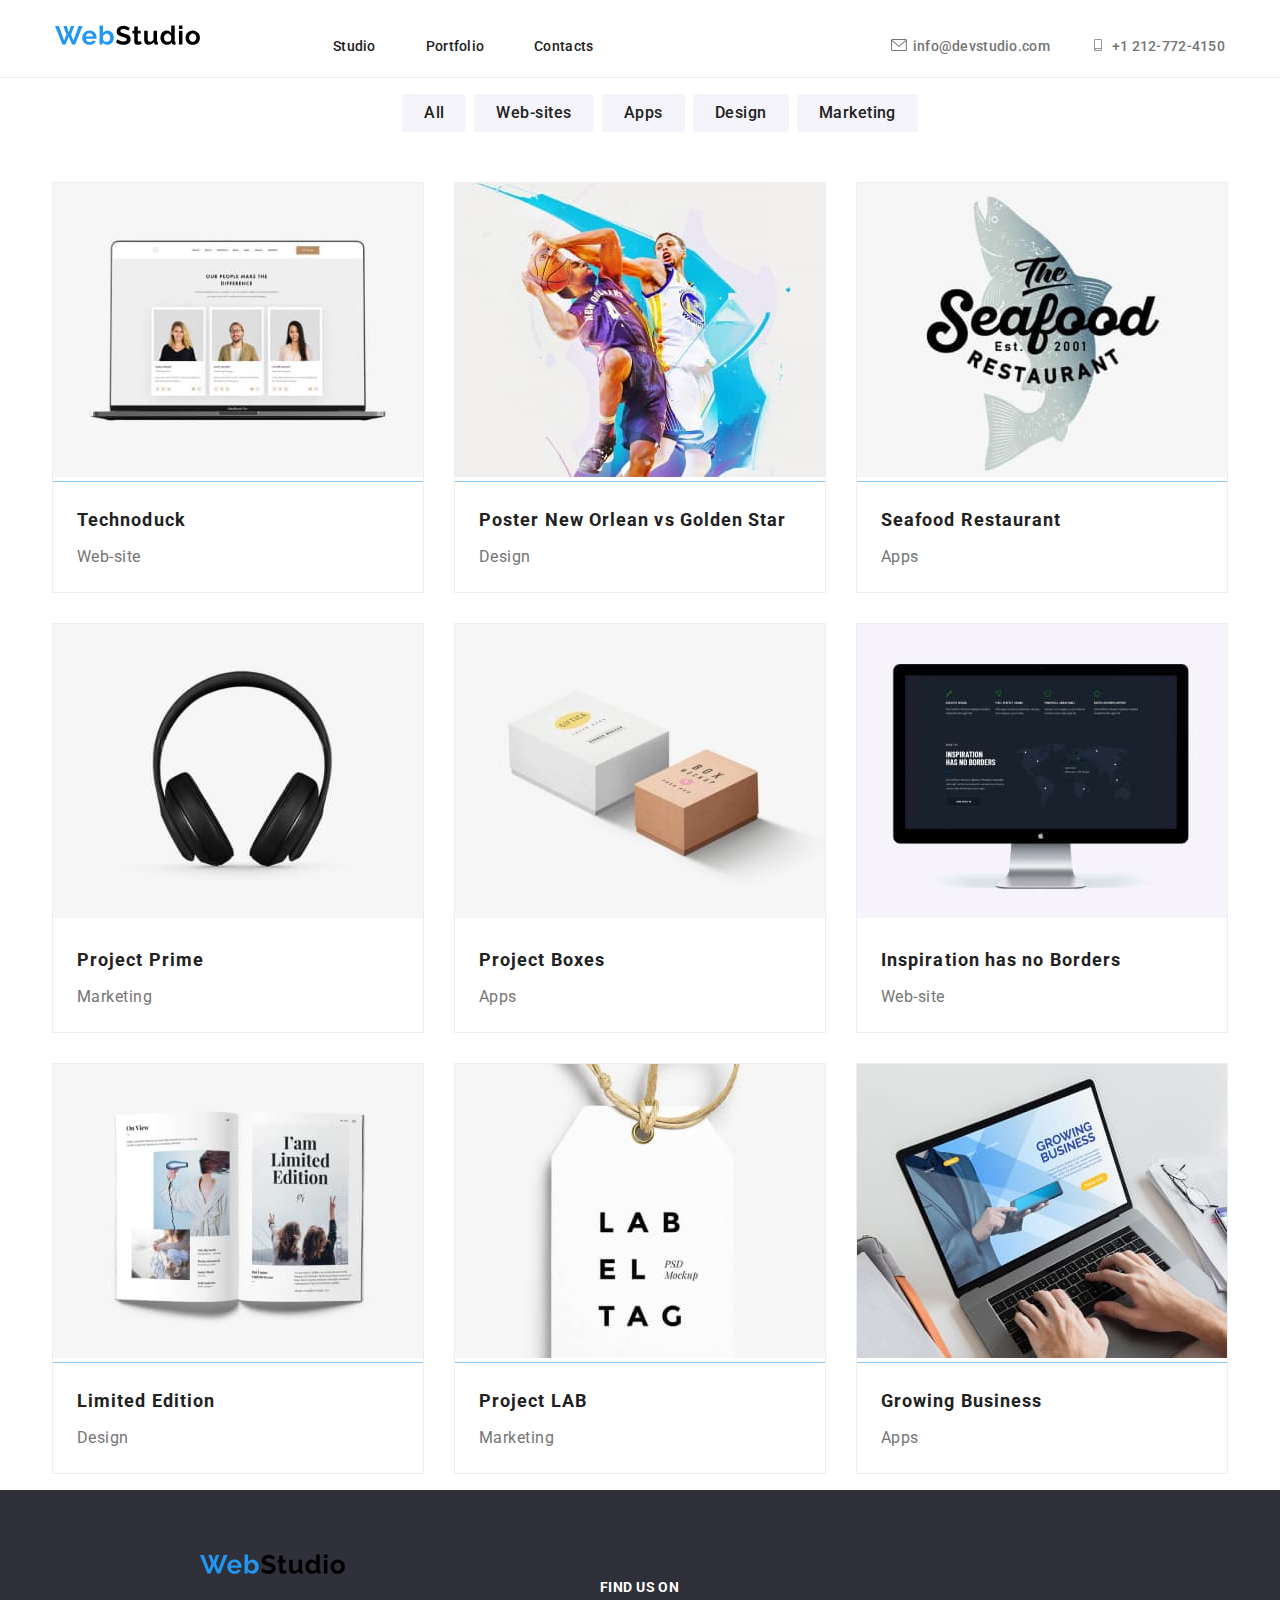
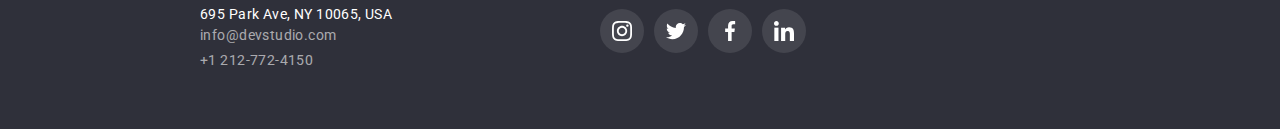
==== portfolio.html @ fd130b03 "update tema 5" ====
<!DOCTYPE html>
<html lang="en">
  <head>
    <meta charset="UTF-8" />
    <meta name="viewport" content="width=device-width, initial-scale=1.0" />
    <title>Portfolio</title>
    <link rel="stylesheet" href="./css/modern-normalize.css" />
    <link rel="preconnect" href="https://fonts.googleapis.com" />
    <link rel="preconnect" href="https://fonts.gstatic.com" crossorigin />
    <link
      href="https://fonts.googleapis.com/css2?family=Raleway:wght@700&family=Roboto:wght@400;500;700;900&display=swap"
      rel="stylesheet"
    />
    <link rel="stylesheet" href="./css/styles.css" />
  </head>

  <body>
    <!-- Header Section -->
    <header class="header container">
      <div class="header-text">
        <nav class="navigation">
          <h2>
            <a href="index.html" class="logo logo-active"
              ><img
                class="web-studio-logo"
                src="images/WebStudio.svg"
                alt="WebStudio logo"
                width="145"
                height="31"
            /></a>
          </h2>
          <ul class="navigation-links">
            <li>
              <a
                href="studio.html"
                class="navigation-link navigation-link-active"
                >Studio</a
              >
            </li>
            <li>
              <a
                href="portfolio.html"
                class="navigation-link navigation-link-active"
                >Portfolio</a
              >
            </li>
            <li>
              <a
                href="contacts.html"
                class="navigation-link navigation-link-active"
                >Contacts</a
              >
            </li>
          </ul>
        </nav>
        <ul class="contacts">
          <li>
            <span class="header-icons">
              <a
                href="mailto:info@devstudio.com"
                class="header-icon"
                aria-label="E-mail"
              >
                <svg>
                  <use
                    href="./images/icons.svg/symbol-defs.svg#icon-envelope"
                  ></use>
                </svg>
              </a>
            </span>
            <a href="mailto:info@devstudio.com" class="contact contact-active"
              >info@devstudio.com</a
            >
          </li>
          <li>
            <span class="header-icons">
              <a
                href="tel:+12127724150"
                class="header-icon"
                aria-label="Phone number"
              >
                <svg>
                  <use
                    href="./images/icons.svg/symbol-defs.svg#icon-smartphone"
                  ></use>
                </svg>
              </a>
            </span>
            <a href="tel:+12127724150" class="contact contact-active"
              >+1 212-772-4150</a
            >
          </li>
        </ul>
      </div>
    </header>

    <!-- Buttons List Section-->

    <section class="section94px">
      <ul class="filter-button-set">
        <li><button type="button" class="filter-button">All</button></li>
        <li><button type="button" class="filter-button">Web-sites</button></li>
        <li><button type="button" class="filter-button">Apps</button></li>
        <li><button type="button" class="filter-button">Design</button></li>
        <li><button type="button" class="filter-button">Marketing</button></li>
      </ul>

      <!-- Photos Section -->

      <ul class="photo-section">
        <li class="item">
          <div class="portfolio-card">
            <div class="box-overlay">
              <img
                class="photo"
                src="./images/portfolio/img1.jpg"
                alt="open laptop with a website page"
                width="370"
                height="294"
              />
              <div class="overlay">
                <p>
                  Technoduck is a state-of-the-art coronavirus distribution
                  platform. Companies use this platform for digital espionage
                  and attacks on competitors' secure servers.
                </p>
              </div>
            </div>
            <div class="caption">
              <h3 class="title-portfolio">Technoduck</h3>
              <p class="subject-portfolio">Web-site</p>
            </div>
          </div>
        </li>
        <li class="item">
          <div class="portfolio-card">
            <div class="box-overlay">
              <img
                class="photo"
                src="./images/portfolio/img2.jpg"
                alt="basketball poster"
                width="370"
                height="294"
              />
              <div class="overlay">
                <p>
                  Technoduck is a state-of-the-art coronavirus distribution
                  platform. Companies use this platform for digital espionage
                  and attacks on competitors' secure servers.
                </p>
              </div>
            </div>
            <div class="caption">
              <h3 class="title-portfolio">Poster New Orlean vs Golden Star</h3>
              <p class="subject-portfolio">Design</p>
            </div>
          </div>
        </li>
        <li class="item">
          <div class="portfolio-card">
            <div class="box-overlay">
              <img
                class="photo"
                src="./images/portfolio/img3.jpg"
                alt="Seafod restaurant logo"
                width="370"
                height="294"
              />
              <div class="overlay">
                <p>
                  Technoduck is a state-of-the-art coronavirus distribution
                  platform. Companies use this platform for digital espionage
                  and attacks on competitors' secure servers.
                </p>
              </div>
            </div>
            <div class="caption">
              <h3 class="title-portfolio">Seafood Restaurant</h3>
              <p class="subject-portfolio">Apps</p>
            </div>
          </div>
        </li>
        <li class="item">
          <div class="portfolio-card">
            <div class="box-overlay">
              <img
                class="photo"
                src="./images/portfolio/img4.jpg"
                alt="Headphones"
                width="370"
                height="294"
              />
              <div class="overlay">
                <p>
                  Technoduck is a state-of-the-art coronavirus distribution
                  platform. Companies use this platform for digital espionage
                  and attacks on competitors' secure servers.
                </p>
              </div>
            </div>
            <div class="caption">
              <h3 class="title-portfolio">Project Prime</h3>
              <p class="subject-portfolio">Marketing</p>
            </div>
          </div>
        </li>
        <li class="item">
          <div class="portfolio-card">
            <div class="box-overlay">
              <img
                class="photo"
                src="./images/portfolio/img5.jpg"
                alt="2 cardboard boxes"
                width="370"
                height="294"
              />
              <div class="overlay">
                <p>
                  Technoduck is a state-of-the-art coronavirus distribution
                  platform. Companies use this platform for digital espionage
                  and attacks on competitors' secure servers.
                </p>
              </div>
            </div>
            <div class="caption">
              <h3 class="title-portfolio">Project Boxes</h3>
              <p class="subject-portfolio">Apps</p>
            </div>
          </div>
        </li>
        <li class="item">
          <div class="portfolio-card">
            <div class="box-overlay">
              <img
                class="photo"
                src="./images/portfolio/img6.jpg"
                alt="Apple monitor"
                width="370"
                height="294"
              />
              <div class="overlay">
                <p>
                  Technoduck is a state-of-the-art coronavirus distribution
                  platform. Companies use this platform for digital espionage
                  and attacks on competitors' secure servers.
                </p>
              </div>
            </div>
            <div class="caption">
              <h3 class="title-portfolio">Inspiration has no Borders</h3>
              <p class="subject-portfolio">Web-site</p>
            </div>
          </div>
        </li>
        <li class="item">
          <div class="portfolio-card">
            <div class="box-overlay">
              <img
                class="photo"
                src="./images/portfolio/img7.jpg"
                alt="open brochure"
                width="370"
                height="294"
              />
              <div class="overlay">
                <p>
                  Technoduck is a state-of-the-art coronavirus distribution
                  platform. Companies use this platform for digital espionage
                  and attacks on competitors' secure servers.
                </p>
              </div>
            </div>
            <div class="caption">
              <h3 class="title-portfolio">Limited Edition</h3>
              <p class="subject-portfolio">Design</p>
            </div>
          </div>
        </li>
        <li class="item">
          <div class="portfolio-card">
            <div class="box-overlay">
              <img
                class="photo"
                src="./images/portfolio/img8.jpg"
                alt="cardboard tag"
                width="370"
                height="294"
              />
              <div class="overlay">
                <p>
                  Technoduck is a state-of-the-art coronavirus distribution
                  platform. Companies use this platform for digital espionage
                  and attacks on competitors' secure servers.
                </p>
              </div>
            </div>
            <div class="caption">
              <h3 class="title-portfolio">Project LAB</h3>
              <p class="subject-portfolio">Marketing</p>
            </div>
          </div>
        </li>
        <li class="item">
          <div class="portfolio-card">
            <div class="box-overlay">
              <img
                class="photo"
                src="./images/portfolio/img9.jpg"
                alt="hands working on laptop"
                width="370"
                height="294"
              />
              <div class="overlay">
                <p>
                  Technoduck is a state-of-the-art coronavirus distribution
                  platform. Companies use this platform for digital espionage
                  and attacks on competitors' secure servers.
                </p>
              </div>
            </div>
            <div class="caption">
              <h3 class="title-portfolio">Growing Business</h3>
              <p class="subject-portfolio">Apps</p>
            </div>
          </div>
        </li>
      </ul>
    </section>

    <!-- Footer Section -->

    <footer class="footer container">
        <div class="footer-section">
          <div class="footer-text">
            <h2>
              <a href="index.html" class="logo logo-active"
                ><img
                  class="web-studio-logo"
                  src="images/WebStudio.svg"
                  alt="WebStudio logo"
                  width="145"
                  height="31"
              /></a>
            </h2>
            <ul class="contacts-footer">
              <li>
                <address class="address">695 Park Ave, NY 10065, USA</address>
              </li>
              <li>
                <a
                  href="mailto:info@devstudio.com"
                  class="contact-footer contact-active"
                  >info@devstudio.com</a
                >
              </li>
              <li>
                <a href="tel:+12127724150" class="contact-footer contact-active"
                  >+1 212-772-4150</a
                >
              </li>
            </ul>
          </div>
          <div class="footer-icons-section">
            <h3 class="footer-icons-section-title">FIND US ON</h3>
            <div class="footer-icons">
              <a
                href="https://www.instagram.com/"
                class="footer-icon"
                aria-label="Instagram"
              >
                <svg>
                  <use
                    href="./images/icons.svg/symbol-defs.svg#icon-instagram"
                  ></use>
                </svg>
              </a>
              <a
                href="https://www.twitter.com/"
                class="footer-icon"
                aria-label="Twitter"
              >
                <svg>
                  <use
                    href="./images/icons.svg/symbol-defs.svg#icon-twitter"
                  ></use>
                </svg>
              </a>
              <a
                href="https://www.facebook.com/"
                class="footer-icon"
                aria-label="Facebook"
              >
                <svg>
                  <use
                    href="./images/icons.svg/symbol-defs.svg#icon-facebook"
                  ></use>
                </svg>
              </a>
              <a
                href="https://www.linkedin.com/"
                class="footer-icon"
                aria-label="LinkedIn"
              >
                <svg>
                  <use
                    href="./images/icons.svg/symbol-defs.svg#icon-linkedin"
                  ></use>
                </svg>
              </a>
            </div>
          </div>
        </div>
      </footer>
    </main>

    <!--Modal-->

    <div class="modal is-hidden" data-modal>
      <div class="modal-content">
        <button class="close-btn" data-modal-close>&times;</button>
        Continutul modalului
      </div>
    </div>

    <script src="./js/modal.js"></script>
  </body>
</html>
---- css/styles.css ----
:root {
  --webstudio-color: #2196f3;
  --background: #2f303a;
  --title-nav-color: #212121;
  --text-contacts-color: #757575;
  --webstudio-font-family: Roboto, Arial, sans-serif;
  --transition: 250ms cubic-bezier(0.4, 0, 0.2, 1);
}

body {
  color: var(--text-contacts-color);
  font-family: var(--webstudio-font-family);
}

ul {
  list-style-type: none;
}

.container {
  margin: 0 auto;
  max-width: 1600px;
}

/* Header Section */
.header {
  background-color: #fff;
  border-bottom: 1px solid #ececec;
  margin: 0 auto;
}

.header-text {
  align-items: baseline;
  display: flex;
  justify-content: space-between;
  max-width: 1170px;
  margin: 0 auto;
}

.logo-active:hover,
.logo-active:focus {
  color: var(--webstudio-color);
  margin: 0;
}

.web-studio-logo {
  width: 145px;
  height: 31px;
  top: 24px;
  left: 215px;
  font-family: Raleway;
  font-size: 26px;
  font-weight: 700;
  line-height: 31px;
  letter-spacing: 0.03em;
  text-align: left;
  text-decoration-line: none;
}

.navigation {
  align-items: baseline;
  display: flex;
}

.navigation-links {
  display: flex;
  gap: 50px;
  margin-left: 93px;
}

.navigation-link {
  color: var(--title-nav-color);
  font-size: 14px;
  font-weight: 500;
  letter-spacing: 0.02em;
  line-height: 1.14;
  text-align: left;
  text-decoration-line: none;
}

.navigation-link-active:hover,
.navigation-link-active:focus {
  color: var(--webstudio-color);
}

.contacts {
  display: flex;
  gap: 40px;
}

.contact {
  color: var(--text-contacts-color);
  font-size: 14px;
  font-weight: 500;
  letter-spacing: 0.02em;
  line-height: 1.14;
  text-align: left;
  text-decoration-line: none;
}

.header-icon {
  color: var(--text-contacts-color);
  text-decoration-line: none;
  padding-right: 2px;
}

.header-icons svg {
  width: 16px;
  height: 12px;
}

.header-icons .header-icon:hover,
.header-icons .header-icon:focus {
  color: var(--webstudio-color);
}

.contact-active:hover,
.contact-active:focus {
  color: var(--webstudio-color);
}

/* Animatii */
a {
  transition: color var(--transition);
}

/* Hero Section*/
.hero {
  align-items: center;
  background: linear-gradient(rgba(47, 48, 58, 0.4), rgba(47, 48, 58, 0.4)),
    url("../images/hero_img1.png");
  display: flex;
  flex-direction: column;
  height: 600px;
  justify-content: center;
  width: 1600px;
}

.hero-text {
  color: #fff;
  font-size: 44px;
  font-weight: 900;
  letter-spacing: 0.06em;
  line-height: 1.36;
  text-align: center;
  text-transform: uppercase;
}

.request-our-service-button {
  width: 200px;
  height: 50px;
  background-color: var(--webstudio-color);
  color: #fff;
  cursor: pointer;
  font-size: 16px;
  font-weight: 700;
  letter-spacing: 0.06em;
  line-height: 1.875;
  text-align: center;
  border: none;
  transition: background-color var(--transition);
}

.request-our-service-button:hover,
.request-our-service-button:focus {
  background-color: #fff;
  color: var(--webstudio-color);
}

/* ATTENTION TO DETAILS advertising Section*/
.section {
  margin: 0 auto;
  max-width: 1170px;
  padding: 94px 0;
}

.advertising-icon svg {
  width: 70px;
  height: 70px;
  top: 799px;
  left: 315px;
  padding: 0px 2.342190742492676px 0px 2.342226982116699px;
}

.advertising-icon {
  width: 270px;
  height: 120px;
  top: 774px;
  left: 215px;
  border-radius: 4px;
  background-color: rgba(245, 244, 250, 1);
  display: flex;
  justify-content: center;
  align-items: center;
  margin-bottom: 10px;
}

.advertising {
  display: flex;
}

.advertising-card-left {
  padding: 0 15px 0 0;
}

.advertising-card-center {
  padding: 0 15px;
}

.advertising-card-right {
  padding: 0 0 0 15px;
}

.advertising-title {
  color: var(--title-nav-color);
  font-size: 14px;
  font-weight: 700;
  letter-spacing: 0.03em;
  line-height: 1.14;
  margin: 0;
  text-align: left;
  text-transform: uppercase;
}

.advertising-text {
  font-size: 14px;
  letter-spacing: 0.03em;
  line-height: 1.71;
  margin: 10px 0 0 0;
  text-align: left;
}

/* What we do Section */
.what-we-do-section {
  margin: 0 auto;
  max-width: 1170px;
  padding-bottom: 94px;
}

.what-we-do-title {
  color: var(--title-nav-color);
  font-size: 36px;
  font-weight: 700;
  letter-spacing: 0.03em;
  line-height: 1.17;
  margin: 0;
  padding: 0 0 50px 0;
  text-align: center;
}

.what-we-do-photo {
  align-items: center;
  display: flex;
  flex-wrap: nowrap;
  gap: 30px;
  justify-content: center;
}

/* Our Team Section*/
.our-team {
  background-color: #f5f4fa;
  max-width: 1600px;
}

.our-team-title {
  color: var(--title-nav-color);
  font-size: 36px;
  font-weight: 700;
  letter-spacing: 0.03em;
  line-height: 1.17;
  margin: 0;
  padding-bottom: 50px;
  text-align: center;
}

.team {
  display: flex;
  gap: 30px;
  justify-content: space-between;
  margin: 0 auto;
  max-width: 1170px;
}

.photo-with-caption {
  background-color: #fff;
}

.name {
  color: var(--title-nav-color);
  font-size: 16px;
  font-weight: 500;
  letter-spacing: 0.03em;
  line-height: 1.19;
  margin: 30px 0 10px 0;
  text-align: center;
}

.job {
  font-size: 16px;
  letter-spacing: 0.03em;
  line-height: 1.19;
  margin: 0 0 30px 0;
  text-align: center;
}

.our-team-icons {
  width: 270px;
  height: 44px;
  top: 2139px;
  left: 247px;
  display: flex;
  justify-content: center;
  align-items: center;
  margin: 0 0 30px 0;
}

.our-team-icons {
  gap: 10px;
}

.our-team-icons svg {
  width: 20px;
  height: 16.25px;
  top: 1.875px;
}

.our-team-icons .icon-2:hover,
.our-team-icons .icon-2:focus {
  color: #fff;
  background-color: var(--webstudio-color);
}

.icon-2 {
  width: 44px;
  height: 44px;
  background-color: white;
  display: flex;
  justify-content: center;
  align-items: center;
  border-radius: 22px;
  color: rgba(175, 177, 184, 1);
}

.regular-customers .section .container {
  display: flex;
  justify-content: center;
  align-items: center;
}

.regular-customers-title {
  color: rgba(33, 33, 33, 1);
  font-family: Roboto;
  font-size: 36px;
  font-weight: 700;
  line-height: 42px;
  letter-spacing: 0.03em;
  text-align: center;
}

.regular-customers-icons {
  display: flex;
  justify-content: center;
  align-items: center;
}

.icon-3 svg {
  width: 50px;
  height: 50px;
}

.icon-3 {
  width: 170px;
  height: 92px;
  top: 2493px;
  left: 215px;
  display: flex;
  justify-content: center;
  align-items: center;
  color: #757575;
  background-color: white;
  border: 2px solid #757575;
  border-radius: 4px;
  margin: 10px;
}

.regular-customers-icons .icon-3:hover,
.regular-customers-icons .icon-3:focus {
  color: var(--webstudio-color);
  border: 2px solid var(--webstudio-color);
}

/* Footer Section */
.footer {
  background-color: var(--background);
}

.footer-section {
  display: flex;
  flex-direction: row;
  justify-content: flex-start;
  align-items: center;
}

.footer-text {
  text-align: left;
  width: 300px;
  margin-left: 200px;
  padding: 40px 0;
}

.address {
  color: #fff;
  font-family: Roboto;
  font-size: 14px;
  font-style: normal;
  font-weight: 400;
  letter-spacing: 0.03em;
  line-height: 1.14;
  text-align: left;
}

.contacts-footer {
  padding: 0;
}

.contact-footer {
  color: #ffffff99;
  font-family: Roboto;
  font-size: 14px;
  font-style: normal;
  font-weight: 400;
  line-height: 1.8;
  letter-spacing: 0.42px;
  text-decoration-line: none;
}

.footer-icons-section {
  text-align: left;
  width: 300px;
  margin-left: 100px;
  padding: 40px 0;
}

.footer-icons-section-title {
  font-family: Roboto;
  font-size: 14px;
  font-weight: 700;
  line-height: 16px;
  letter-spacing: 0.03em;
  text-align: left;
  color: white;
}

.footer-icon {
  width: 44px;
  height: 44px;
  display: flex;
  justify-content: center;
  align-items: center;
  border-radius: 22px;
  color: white;
  background-color: rgba(255, 255, 255, 0.1);
}

.footer-icons {
  width: 206px;
  height: 44px;
  display: flex;
  flex-direction: row;
  justify-content: space-between;
  align-items: flex-start;
}

.footer-icon {
  width: 44px;
  height: 44px;
  display: flex;
  justify-content: center;
  align-items: center;
}

.footer-icon svg {
  width: 20px;
  height: 20px;
}

.footer-icons .footer-icon:hover,
.footer-icons .footer-icon:focus {
  color: white;
  background-color: var(--webstudio-color);
}

/* Portfolio Page*/

.filter-button-set .filter-button {
  background: #f5f4fa;
  border-radius: 4px;
  border: none;
  color: var(--title-nav-color);
  font-family: var(--webstudio-font-family);
  font-size: 16px;
  font-style: normal;
  font-weight: 500;
  letter-spacing: 0.48px;
  line-height: 1.625;
  text-align: center;
  transition: color 250ms cubic-bezier(0.4, 0, 0.2, 1),
    background-color 250ms cubic-bezier(0.4, 0, 0.2, 1),
    box-shadow 250ms cubic-bezier(0.4, 0, 0.2, 1);
}

.filter-button-set .filter-button:hover,
.filter-button-set .filter-button:focus {
  background-color: var(--webstudio-color);
  color: #fff;
  cursor: pointer;
  border-radius: 4px;
  box-shadow: 0px 2px 2px 0px rgba(0, 0, 0, 0.12),
    0px 1px 2px 0px rgba(0, 0, 0, 0.08), 0px 3px 1px 0px rgba(0, 0, 0, 0.1);
}

.filter-button-set {
  display: flex;
  gap: 8px;
  justify-content: center;
  margin-bottom: 50px;
}

.filter-button {
  padding: 6px 22px;
}

/* Photo Section */

.title-portfolio {
  color: var(--title-nav-color);
  font-size: 18px;
  font-weight: 700;
  letter-spacing: 0.06em;
  line-height: 2;
  margin: 20px 0 4px 24px;
}

.subject-portfolio {
  font-size: 16px;
  letter-spacing: 0.03em;
  line-height: 1.875;
  margin: 0 0 20px 24px;
}

.photo-section {
  display: flex;
  justify-content: center;
  align-items: center;
  flex-basis: calc((100% - 30) / 3);
  flex-wrap: wrap;
  gap: 30px;
  margin-left: -30px;
  margin-right: -30px;
  padding: 0;
}

.box-overlay {
  overflow: hidden;
  position: relative;
}

.box-overlay:hover .overlay {
  transform: translateY(0);
}

.overlay {
  background-color: var(--webstudio-color);
  height: 100%;
  left: 0;
  opacity: 0.9;
  position: absolute;
  top: 0;
  transform: translateY(100%);
  transition: transform 250ms cubic-bezier(0.4, 0, 0.2, 1);
  width: 100%;
}

.overlay p {
  color: #fff;
  font-family: var(--webstudio-font-family);
  font-size: 18px;
  font-style: normal;
  font-weight: 400;
  letter-spacing: 0.54px;
  line-height: 28px;
  padding: 63px 24px 91px 24px;
}

.portfolio-card {
  background: #fff;
  border: 1px solid #eee;
  transition: box-shadow 250ms cubic-bezier(0.4, 0, 0.2, 1);
}

.portfolio-card:hover,
.portfolio-card:focus {
  box-shadow: 1px 4px 6px 0px rgba(0, 0, 0, 0.16),
    0px 4px 4px 0px rgba(0, 0, 0, 0.06), 0px 1px 1px 0px rgba(0, 0, 0, 0.12);
}

/* Modal */
.modal {
  position: fixed;
  top: 0;
  left: 0;
  width: 100vw;
  height: 100vh;
  display: flex;
  justify-content: center;
  align-items: center;
  transition: transform var(--transition);
}

.modal-content {
  padding: 16px;
  background-color: white;
  width: 50%;
  margin: 0 auto;
  height: 500px;
  position: relative;
}

.is-hidden {
  visibility: hidden;
  transform: scale(1.1);
}

.close-btn {
  background-color: red;
  border: 1px solid red;
  color: white;
  cursor: pointer;
  outline: none;
  position: absolute;
  right: 16px;
  top: 16px;
  transition: color var(--transition);
}

.close-btn:focus,
.close-btn:hover {
  background-color: #a70404;
  border: 1px solid #a70404;
}
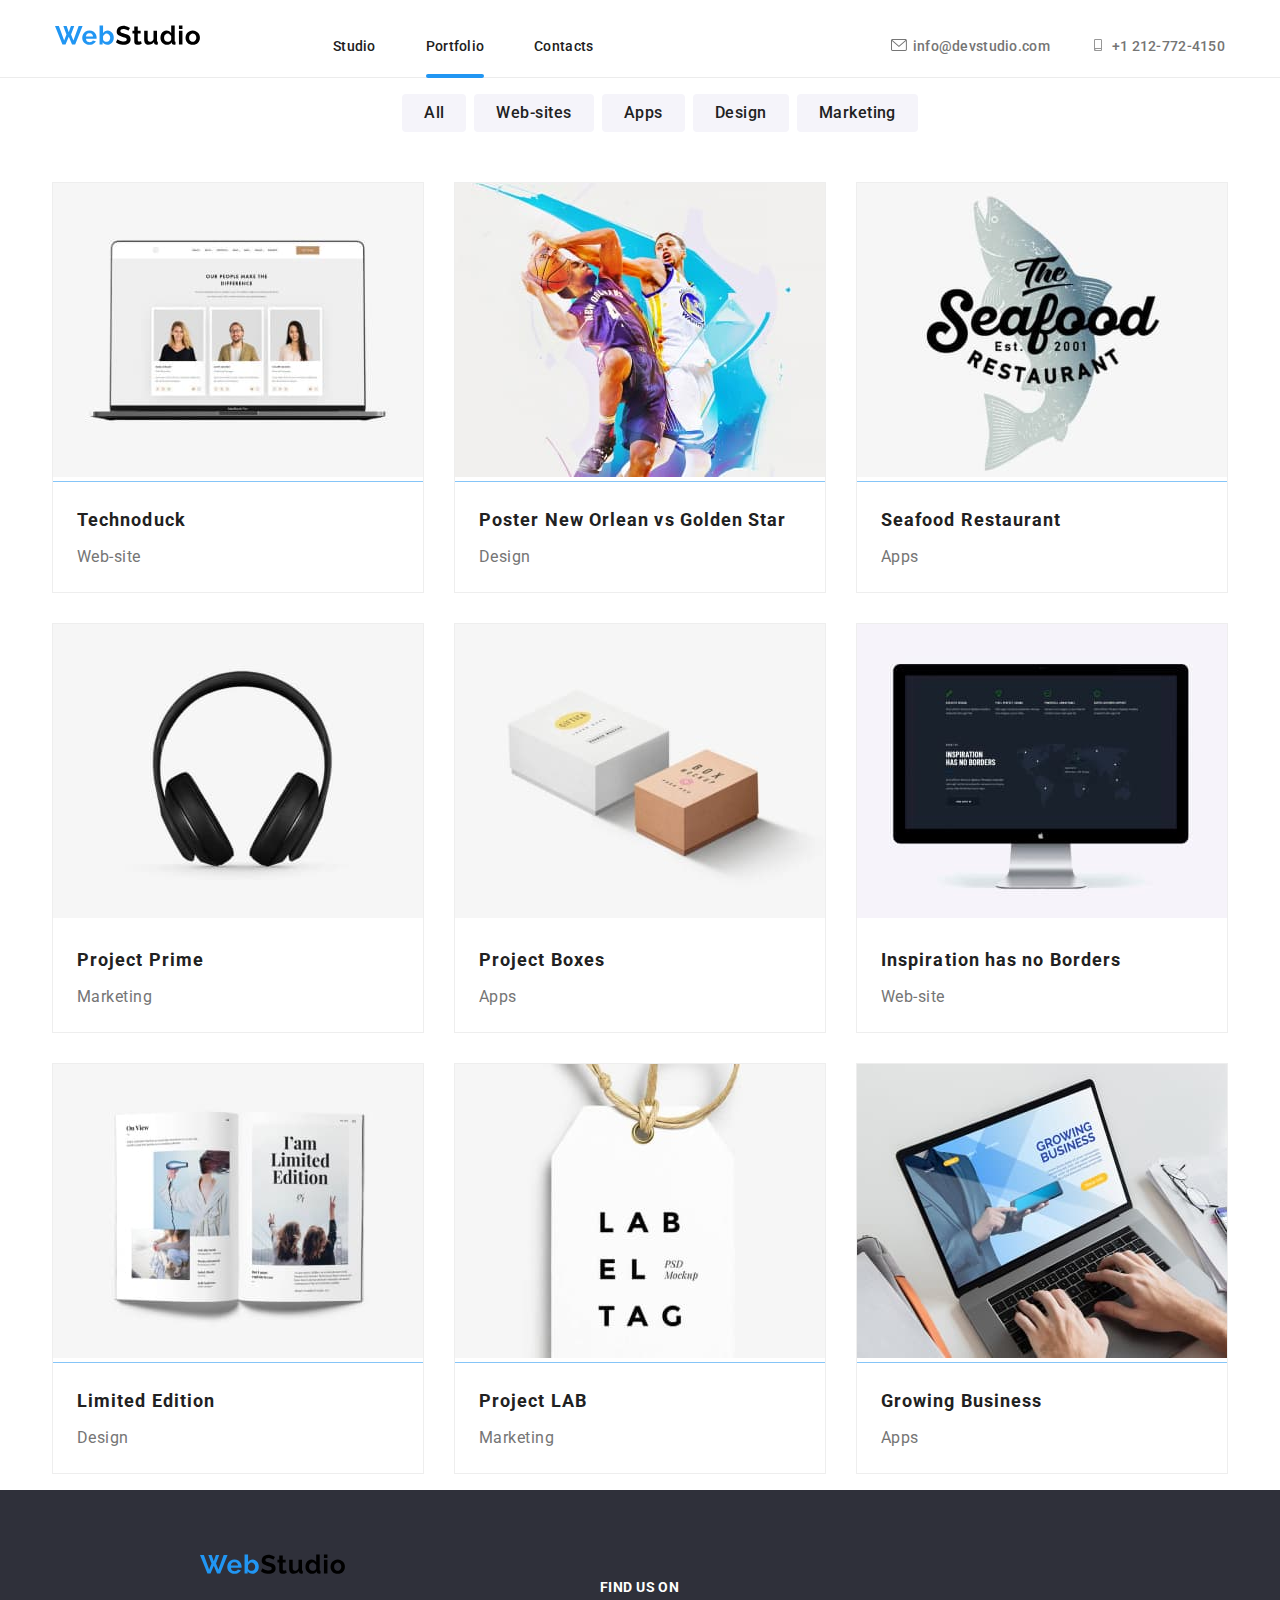
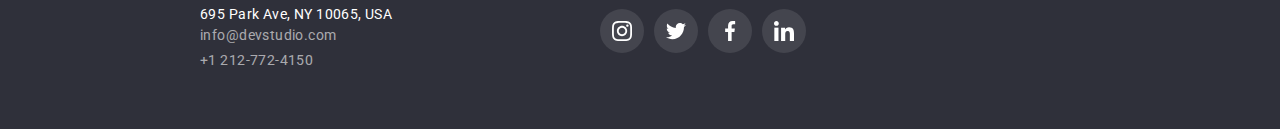
==== commit 370a0fff: "Update tema 5" ====
--- a/portfolio.html
+++ b/portfolio.html
@@ -40,7 +40,7 @@
             <li>
               <a
                 href="portfolio.html"
-                class="navigation-link navigation-link-active"
+                class="navigation-link navigation-link-active active-page"
                 >Portfolio</a
               >
             </li>
--- a/css/styles.css
+++ b/css/styles.css
@@ -55,7 +55,26 @@
   text-align: left;
   text-decoration-line: none;
 }
-
+.active-page {
+  display: inline-block;
+  position: relative;
+}
+
+.active-page::after {
+  background-color: var(--webstudio-color);
+  border-radius: 2px;
+  bottom: -23px;
+  content: "";
+  height: 4px;
+  left: 0;
+  position: absolute;
+  width: 100%;
+}
+
+.active:hover,
+.active:focus {
+  color: var(--webstudio-color);
+}
 .navigation {
   align-items: baseline;
   display: flex;
@@ -247,12 +266,35 @@
   text-align: center;
 }
 
-.what-we-do-photo {
-  align-items: center;
-  display: flex;
-  flex-wrap: nowrap;
+.what-we-do-photos {
+  display: flex;
   gap: 30px;
   justify-content: center;
+}
+
+.what-we-do-item {
+  position: relative;
+}
+
+.overlay-text {
+  align-items: center;
+  background: rgba(47, 48, 58, 0.8);
+  bottom: 5px;
+  color: #fff;
+  display: flex;
+  font-family: var(--webstudio-font-family);
+  font-size: 14px;
+  font-style: normal;
+  font-weight: 700;
+  height: 70px;
+  justify-content: center;
+  left: 0;
+  letter-spacing: 0.42px;
+  line-height: normal;
+  position: absolute;
+  text-align: center;
+  text-transform: uppercase;
+  width: 100%;
 }
 
 /* Our Team Section*/
@@ -311,9 +353,6 @@
   justify-content: center;
   align-items: center;
   margin: 0 0 30px 0;
-}
-
-.our-team-icons {
   gap: 10px;
 }
 
@@ -476,6 +515,7 @@
   display: flex;
   justify-content: center;
   align-items: center;
+  transition: background-color var(--transition);
 }
 
 .footer-icon svg {
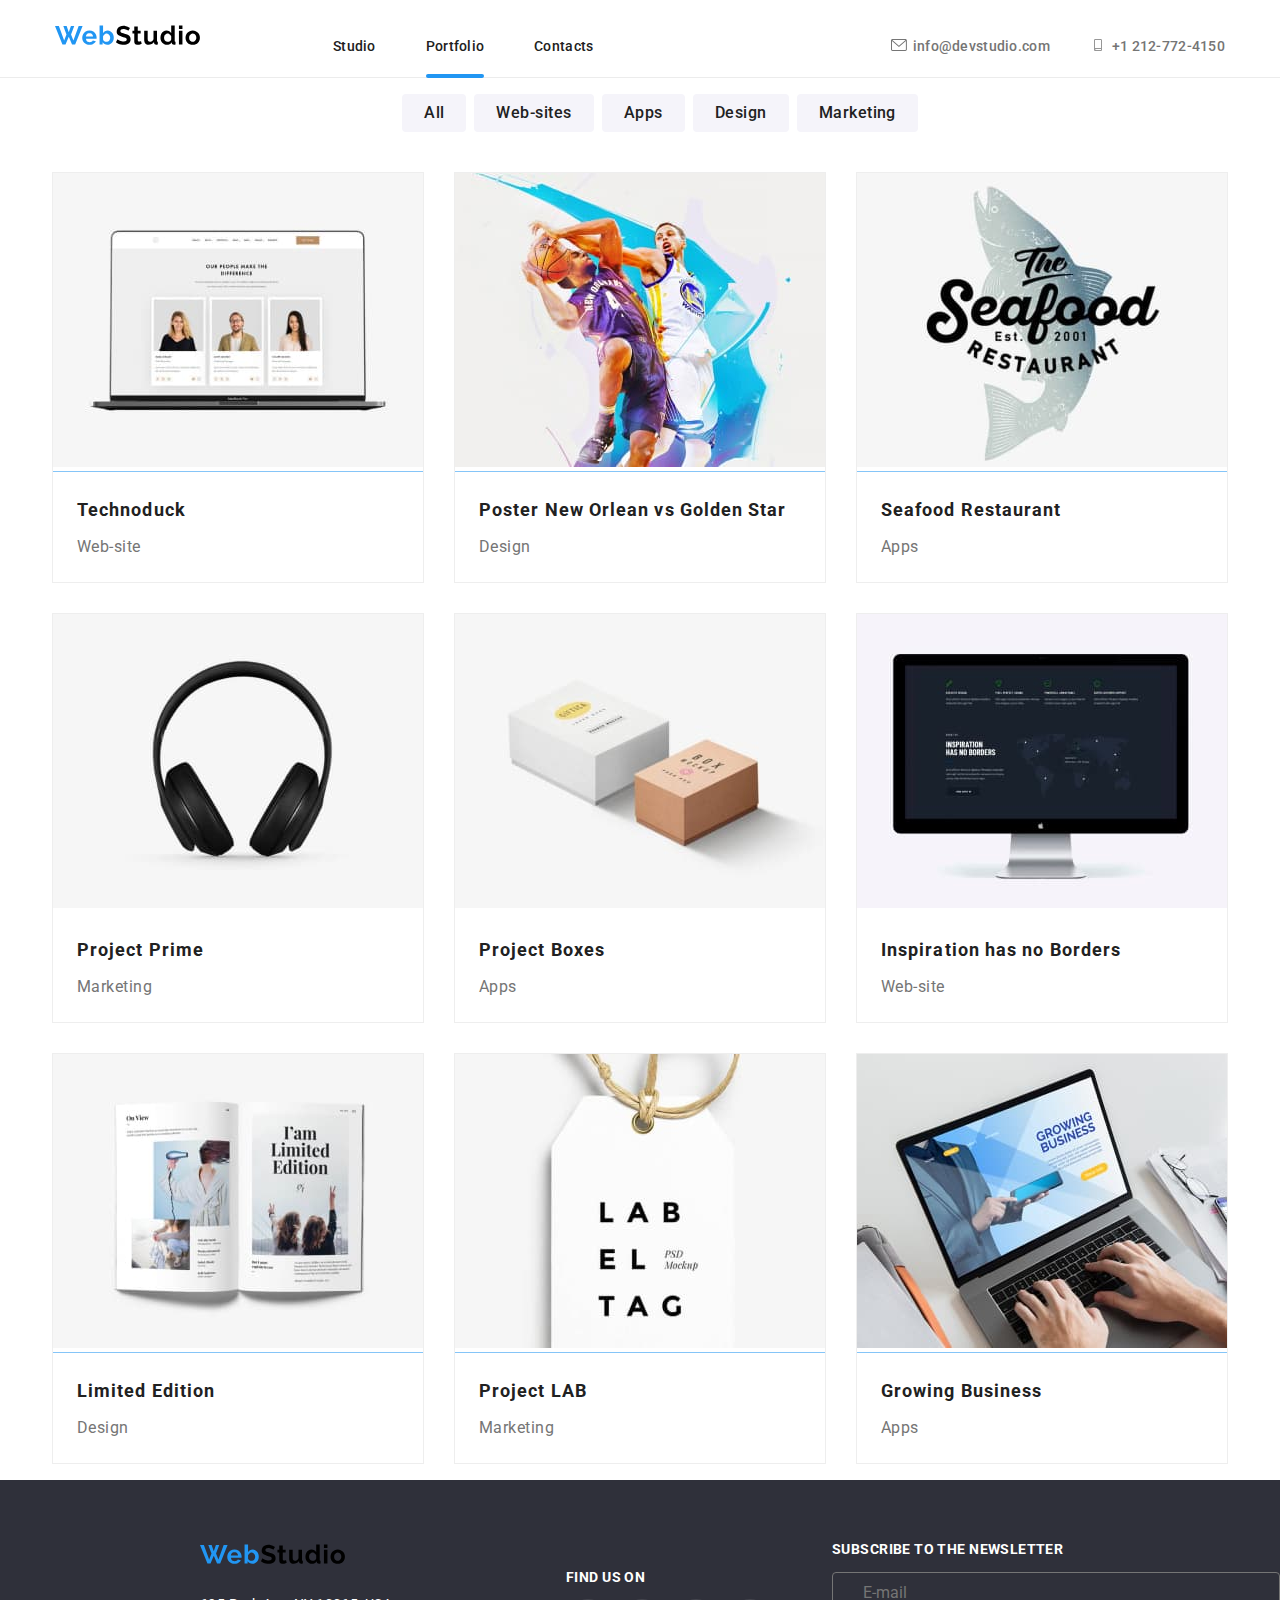
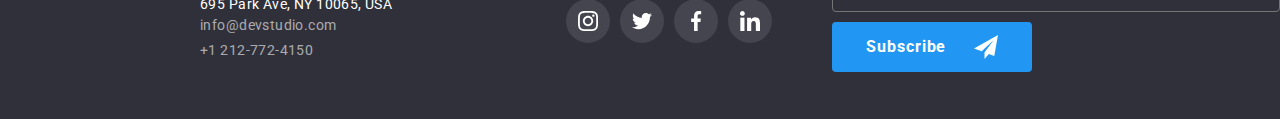
==== commit fe4f5f45: "update tema 6" ====
--- a/portfolio.html
+++ b/portfolio.html
@@ -409,6 +409,20 @@
               </a>
             </div>
           </div>
+          <div class="footer-form-container">
+            <label class="footer-form-group" for="email">
+              <span class="footer-form-title">Subscribe to the newsletter</span>
+              <input type="email" id="email" placeholder="E-mail">
+              <label class="subscribe-btn-container" for="">
+                <button class="subscribe-btn" type="submit">Subscribe 
+                <svg class="icon-send">
+                  <use href="./images/icons.svg/symbol-defs.svg#icon-send"></use>
+                </svg>
+              </button>
+              </label>
+              
+            </label>
+          </div>
         </div>
       </footer>
     </main>
--- a/css/styles.css
+++ b/css/styles.css
@@ -5,6 +5,7 @@
   --text-contacts-color: #757575;
   --webstudio-font-family: Roboto, Arial, sans-serif;
   --transition: 250ms cubic-bezier(0.4, 0, 0.2, 1);
+  --white: #fff;
 }
 
 body {
@@ -527,6 +528,74 @@
 .footer-icons .footer-icon:focus {
   color: white;
   background-color: var(--webstudio-color);
+}
+
+/* Footer Form */
+
+.footer-form-group {
+  position: relative;
+  display: flex;
+  flex-direction: column;
+}
+
+.footer-form-title {
+  font-family: Roboto;
+  font-size: 14px;
+  font-weight: 700;
+  line-height: 16px;
+  letter-spacing: 0.03em;
+  text-align: left;
+  color: white;
+  text-transform: uppercase;
+  padding: 15px 0px;
+}
+
+.footer-form-group input {
+  position: relative;
+  width: 358px;
+  height: 50px;
+  color: white;
+  background-color: var(--background);
+  border: 1px solid var(--text-contacts-color);
+  border-radius: 4px;
+}
+
+.subscribe-btn {
+  width: 200px;
+  height: 50px;
+  display: flex;
+  justify-content: space-evenly;
+  align-items: center;
+  font-family: Roboto;
+  font-size: 16px;
+  font-weight: 700;
+  line-height: 30px;
+  letter-spacing: 0.06em;
+  text-align: center;
+  color: white;
+  background-color: var(--webstudio-color);
+  border: none;
+  border-radius: 4px;
+  margin-top: 10px;
+  cursor: pointer;
+  transition: color 250ms cubic-bezier(0.4, 0, 0.2, 1),
+    background-color 250ms cubic-bezier(0.4, 0, 0.2, 1),
+    box-shadow 250ms cubic-bezier(0.4, 0, 0.2, 1);
+}
+
+.subscribe-btn:hover,
+.submit-button:focus {
+  box-shadow: 0px 2px 2px 0px rgba(0, 0, 0, 0.12),
+    0px 1px 2px 0px rgba(0, 0, 0, 0.08), 0px 3px 1px 0px rgba(0, 0, 0, 0.1);
+}
+
+.icon-send {
+  width: 24px;
+  height: 24px;
+}
+
+.subscribe-btn {
+  position: relative;
 }
 
 /* Portfolio Page*/
@@ -562,7 +631,7 @@
   display: flex;
   gap: 8px;
   justify-content: center;
-  margin-bottom: 50px;
+  margin-bottom: 40px;
 }
 
 .filter-button {
@@ -591,7 +660,6 @@
   display: flex;
   justify-content: center;
   align-items: center;
-  flex-basis: calc((100% - 30) / 3);
   flex-wrap: wrap;
   gap: 30px;
   margin-left: -30px;
@@ -644,6 +712,7 @@
 }
 
 /* Modal */
+
 .modal {
   position: fixed;
   top: 0;
@@ -656,13 +725,20 @@
   transition: transform var(--transition);
 }
 
+.is-hidden {
+  width: 528px;
+  height: 581px;
+}
+
 .modal-content {
   padding: 16px;
   background-color: white;
-  width: 50%;
+  width: 528px;
+  height: 610px;
   margin: 0 auto;
-  height: 500px;
   position: relative;
+
+  border-radius: 4px;
 }
 
 .is-hidden {
@@ -671,19 +747,166 @@
 }
 
 .close-btn {
-  background-color: red;
-  border: 1px solid red;
-  color: white;
+  width: 30px;
+  height: 30px;
+  color: #757575;
+  background-color: white;
+  border: 1px solid #d6d1d1;
+  border-radius: 50%;
   cursor: pointer;
   outline: none;
   position: absolute;
-  right: 16px;
-  top: 16px;
+  right: 14px;
+  top: 14px;
   transition: color var(--transition);
+  padding-top: 3px;
+  padding-right: 5px;
 }
 
 .close-btn:focus,
 .close-btn:hover {
-  background-color: #a70404;
-  border: 1px solid #a70404;
-}
+  color: var(--webstudio-color);
+  background-color: white;
+}
+
+/* Formular */
+
+form {
+  width: 448px;
+  height: 342px;
+  display: flex;
+  flex-direction: column;
+  justify-items: center;
+  align-items: center;
+}
+
+.form-title {
+  font-family: Roboto;
+  font-size: 20px;
+  font-weight: 700;
+  line-height: 23px;
+  letter-spacing: 0.03em;
+  text-align: center;
+  color: rgba(33, 33, 33, 1);
+  position: relative;
+  left: 25px;
+  top: 15px;
+}
+
+label > span {
+  color: #757575;
+}
+
+.input-icon {
+  width: 18px;
+  height: 18px;
+  position: absolute;
+  top: 53%;
+  left: 20px;
+  color: #212121;
+}
+
+label > input:not(.checkmark) {
+  width: 448px;
+  height: 40px;
+  padding: 5px 30px;
+}
+
+.form-group {
+  position: relative;
+  display: flex;
+  flex-direction: column;
+  gap: 4px;
+  padding: 10px;
+  left: 25px;
+}
+
+textarea {
+  width: 448px;
+  padding: 5px;
+}
+
+.form-group input:focus,
+.form-group textarea:focus {
+  outline: none;
+  border-radius: 4px;
+  border: 1px solid #2196f3;
+  transition: color 250ms cubic-bezier(0.4, 0, 0.2, 1),
+    background-color 250ms cubic-bezier(0.4, 0, 0.2, 1),
+    box-shadow 250ms cubic-bezier(0.4, 0, 0.2, 1);
+}
+
+.form-group input:focus-within > img,
+.form-group textarea:focus-within {
+  color: #2196f3;
+}
+
+.agree-check a {
+  margin-left: 8px;
+  color: #2196f3;
+  font-weight: bold;
+}
+
+.agree-check {
+  display: flex;
+  justify-content: center;
+  align-items: center;
+  margin-bottom: 15px;
+  margin-left: 44px;
+}
+
+.agree-check .checkmark {
+  appearance: none;
+}
+
+.agree-check .icon {
+  margin-right: 7px;
+  fill: none;
+  border: 2px solid #212121;
+  border-radius: 2px;
+  transition: border-color 250ms cubic-bezier(0.4, 0, 0.2, 1),
+    background-color 250ms cubic-bezier(0.4, 0, 0.2, 1),
+    fill 250ms cubic-bezier(0.4, 0, 0.2, 1);
+}
+
+.agree-check .checkmark:focus + .icon,
+.agree-check .checkmark:checked:focus + .icon {
+  outline: none;
+}
+
+.agree-check .checkmark:checked + .icon {
+  background-color: #2196f3;
+  border-color: #2196f3;
+  fill: #ffffff;
+  outline: none;
+  stroke: var(--white);
+  stroke-width: 0.2;
+}
+
+.service-text {
+  font-weight: 400;
+  font-size: 12px;
+  line-height: 24px;
+  letter-spacing: 0.03em;
+  color: var(--dark-gray);
+}
+.form-modal .submit-button {
+  width: 200px;
+  height: 50px;
+  background-color: #2196f3;
+  cursor: pointer;
+  align-self: center;
+  border: none;
+  border-radius: 4px;
+  color: var(--white);
+  margin-left: 35px;
+  transition: color 250ms cubic-bezier(0.4, 0, 0.2, 1),
+    background-color 250ms cubic-bezier(0.4, 0, 0.2, 1),
+    box-shadow 250ms cubic-bezier(0.4, 0, 0.2, 1);
+}
+
+.form-modal .submit-button:hover,
+.form-modal .submit-button:focus {
+  box-shadow: 0px 2px 2px 0px rgba(0, 0, 0, 0.12),
+    0px 1px 2px 0px rgba(0, 0, 0, 0.08), 0px 3px 1px 0px rgba(0, 0, 0, 0.1);
+}
